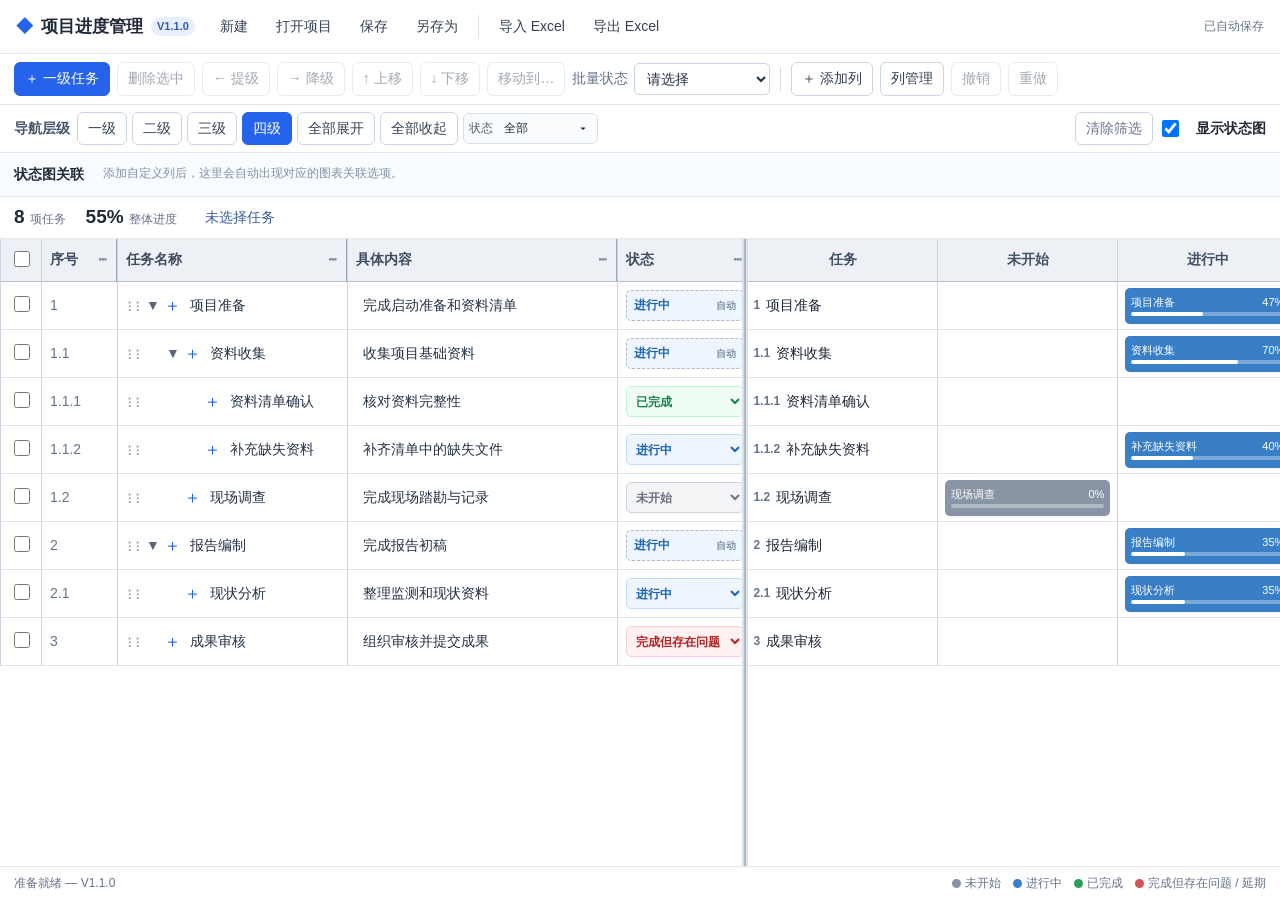
==== index.html @ b99ab05b "发布项目进度管理网页 V1.1.0" ====
<!doctype html>
<html lang="zh-CN">
<head>
  <meta charset="utf-8">
  <meta name="viewport" content="width=device-width,initial-scale=1">
  <title>项目进度管理 V1.1.0</title>
  <link rel="stylesheet" href="style.css">
</head>
<body>
  <div id="app" class="app-shell">
    <header class="app-header">
      <div class="brand"><span class="brand-mark">◆</span><span>项目进度管理</span><em>V1.1.0</em></div>
      <nav class="menu-bar" aria-label="文件操作">
        <button id="btnNew">新建</button><button id="btnOpen">打开项目</button><button id="btnSave">保存</button><button id="btnSaveAs">另存为</button>
        <span class="toolbar-divider"></span>
        <button id="btnImport">导入 Excel</button><button id="btnExport">导出 Excel</button>
      </nav>
      <span class="header-spacer"></span>
      <span id="saveState" class="save-state">已自动保存</span>
    </header>

    <section class="toolbar" aria-label="任务操作">
      <button id="btnAddRoot" class="primary">＋ 一级任务</button>
      <button id="btnDelete">删除选中</button>
      <button id="btnPromote">← 提级</button>
      <button id="btnDemote">→ 降级</button>
      <button id="btnMoveUp">↑ 上移</button>
      <button id="btnMoveDown">↓ 下移</button>
      <button id="btnMoveTo">移动到…</button>
      <label class="inline-field">批量状态<select id="batchStatus"><option value="">请选择</option></select></label>
      <span class="toolbar-divider"></span>
      <button id="btnAddColumn">＋ 添加列</button><button id="btnManageColumns">列管理</button>
      <button id="btnUndo" title="Ctrl+Z">撤销</button><button id="btnRedo" title="Ctrl+Y">重做</button>
    </section>

    <section class="viewbar">
      <div class="view-group"><span class="view-label">导航层级</span>
        <button class="depth-btn" data-depth="1">一级</button><button class="depth-btn" data-depth="2">二级</button><button class="depth-btn" data-depth="3">三级</button><button class="depth-btn" data-depth="4">四级</button>
        <button id="btnExpandAll">全部展开</button><button id="btnCollapseAll">全部收起</button>
      </div>
      <div id="filterBar" class="filter-bar"></div><button id="btnClearFilters" class="quiet">清除筛选</button>
      <label class="chart-switch"><input id="chartVisible" type="checkbox" checked><span></span>显示状态图</label>
    </section>

    <section id="chartAssociation" class="association-panel">
      <div class="association-title"><strong>状态图关联</strong><span>勾选自定义列后选择内容；不同列之间按“且”筛选。</span></div>
      <div id="associationControls" class="association-controls"></div>
    </section>

    <section class="summary-bar">
      <div><strong id="taskCount">0</strong><span>项任务</span></div><div><strong id="overallProgress">0%</strong><span>整体进度</span></div>
      <div id="selectionSummary" class="selection-summary">未选择任务</div><div id="activeFilterSummary" class="active-filter-summary"></div>
    </section>

    <main id="workspace" class="workspace">
      <section id="tablePanel" class="table-panel"><div id="tableScroll" class="table-scroll"><table id="taskTable"><colgroup id="tableCols"></colgroup><thead><tr id="tableHead"></tr></thead><tbody id="taskBody"></tbody></table></div><div id="columnGuide" class="column-guide"><span id="columnGuideText"></span></div></section>
      <div id="panelResize" class="panel-resize" title="拖动调整表格与状态图宽度"></div>
      <section id="chartPanel" class="chart-panel"><div id="chartScroll" class="chart-scroll"><table class="status-chart"><thead><tr><th class="chart-task-col">任务</th><th>未开始</th><th>进行中</th><th>已完成</th><th>完成但存在问题</th></tr></thead><tbody id="chartBody"></tbody></table></div></section>
    </main>

    <footer class="statusbar"><span id="statusMessage">准备就绪</span><span class="footer-spacer"></span><span class="legend"><i class="dot notstarted"></i>未开始<i class="dot doing"></i>进行中<i class="dot done"></i>已完成<i class="dot issue"></i>完成但存在问题 / 延期</span></footer>
  </div>

  <input id="excelInput" type="file" accept=".xlsx,.xls" hidden>

  <div id="columnModal" class="modal" aria-hidden="true"><div class="modal-card small-card"><header><h2 id="columnModalTitle">添加自定义列</h2><button class="modal-close" data-close="columnModal">×</button></header><div class="modal-body form-grid"><label>列名称<input id="columnName" maxlength="30" placeholder="例如：负责人"></label><label>列类型<select id="columnType"><option value="text">文本</option><option value="number">数字</option><option value="select">下拉菜单</option><option value="checkbox">复选框</option></select></label><label id="columnOptionsWrap" class="full-row">下拉选项（每行一个）<textarea id="columnOptions" rows="6" placeholder="A&#10;B&#10;C"></textarea></label></div><footer><button data-close="columnModal">取消</button><button id="btnSaveColumn" class="primary">保存</button></footer></div></div>

  <div id="manageColumnsModal" class="modal" aria-hidden="true"><div class="modal-card wide-card"><header><h2>列管理</h2><button class="modal-close" data-close="manageColumnsModal">×</button></header><div class="modal-body"><p class="modal-help">双击表头也可以改名。系统列可以改显示名称，但不能删除。</p><div id="columnManagerList" class="column-manager-list"></div></div><footer><button data-close="manageColumnsModal" class="primary">完成</button></footer></div></div>

  <div id="moveModal" class="modal" aria-hidden="true"><div class="modal-card small-card"><header><h2>移动选中任务</h2><button class="modal-close" data-close="moveModal">×</button></header><div class="modal-body form-grid"><label class="full-row">移动到<select id="moveTarget"></select></label><p class="modal-help full-row">选择“一级任务区”会把任务提到一级；选择某项任务会成为它的子任务。</p></div><footer><button data-close="moveModal">取消</button><button id="btnConfirmMove" class="primary">移动</button></footer></div></div>

  <div id="importModal" class="modal" aria-hidden="true"><div class="modal-card wide-card"><header><h2>Excel 导入预览</h2><button class="modal-close" data-close="importModal">×</button></header><div class="modal-body"><div id="importSummary" class="import-summary"></div><div id="importPreview" class="import-preview"></div></div><footer><button data-close="importModal">取消</button><button id="btnConfirmImport" class="primary">确认导入</button></footer></div></div>

  <div id="renameModal" class="modal" aria-hidden="true"><div class="modal-card small-card"><header><h2>修改列名称</h2><button class="modal-close" data-close="renameModal">×</button></header><div class="modal-body form-grid"><label class="full-row">新名称<input id="renameColumnName" maxlength="30"></label></div><footer><button data-close="renameModal">取消</button><button id="btnConfirmRename" class="primary">确认修改</button></footer></div></div>

  <div id="parentStatusModal" class="modal" aria-hidden="true"><div class="modal-card small-card"><header><h2>批量修改父任务状态</h2><button class="modal-close" data-close="parentStatusModal">×</button></header><div class="modal-body form-grid"><p id="parentStatusHelp" class="modal-help full-row"></p><label class="full-row">应用状态<select id="parentStatusSelect"></select></label></div><footer><button data-close="parentStatusModal">取消</button><button id="btnConfirmParentStatus" class="primary">应用到全部后代</button></footer></div></div>

  <div id="toastRegion" class="toast-region" aria-live="polite"></div><div id="dragHint" class="drag-hint"></div>
  <script src="xlsx.full.min.js"></script><script src="exceljs.min.js"></script><script src="app.js"></script>
</body>
</html>
---- style.css ----
:root{--blue:#2563eb;--ink:#1f2937;--muted:#64748b;--line:#cbd5e1;--line-soft:#e5e7eb;--bg:#f4f6f9;--row-h:48px;--head-h:43px}*{box-sizing:border-box}html,body{height:100%;margin:0}body{font:14px/1.4 "Microsoft YaHei","Segoe UI",Arial,sans-serif;color:var(--ink);background:var(--bg);overflow:hidden}button,input,select,textarea{font:inherit}button{border:1px solid #cbd5e1;background:#fff;color:#334155;border-radius:6px;padding:6px 10px;cursor:pointer;white-space:nowrap}button:hover{border-color:var(--blue);color:var(--blue);background:#f8fbff}button:disabled{opacity:.45;cursor:not-allowed}.primary{background:var(--blue);border-color:var(--blue);color:#fff}.primary:hover{background:#1d4ed8;color:#fff}.quiet{color:var(--muted)}.app-shell{height:100%;min-width:1180px;display:flex;flex-direction:column}.app-header{height:54px;padding:0 16px;display:flex;align-items:center;background:#fff;border-bottom:1px solid var(--line-soft);gap:14px}.brand{display:flex;align-items:center;gap:8px;font-size:17px;font-weight:700}.brand-mark{color:var(--blue)}.brand em{font-style:normal;font-size:11px;background:#e8efff;color:#3159b7;padding:2px 6px;border-radius:10px}.menu-bar{display:flex;gap:6px;align-items:center}.menu-bar button{border-color:transparent;background:transparent}.header-spacer,.footer-spacer{flex:1}.save-state{font-size:12px;color:var(--muted)}.toolbar,.viewbar,.summary-bar{display:flex;align-items:center;gap:7px;background:#fff;border-bottom:1px solid var(--line-soft);padding:8px 14px;min-height:46px}.toolbar-divider{width:1px;height:24px;background:#d9dee6;margin:0 3px}.inline-field{display:flex;align-items:center;gap:6px;color:var(--muted)}select,input,textarea{border:1px solid #cbd5e1;border-radius:5px;background:#fff;color:#243146;padding:6px 8px;outline:none}select:focus,input:focus,textarea:focus{border-color:#77a6f8;box-shadow:0 0 0 2px #dbeafe}.viewbar{flex-wrap:wrap;padding-block:7px}.view-group{display:flex;align-items:center;gap:5px}.view-label{font-weight:600;color:#475569;margin-right:2px}.depth-btn.active{background:var(--blue);color:#fff;border-color:var(--blue)}.filter-bar{display:flex;gap:7px;align-items:center;flex:1;flex-wrap:wrap;min-width:280px}.filter-control{display:flex;align-items:center;gap:5px;padding:3px 5px;border:1px solid #dbe1e8;border-radius:6px;background:#f9fbfd}.filter-control>span{font-size:12px;color:#526174;max-width:90px;overflow:hidden;text-overflow:ellipsis}.filter-control input[type=text],.filter-control input[type=number]{width:92px;padding:4px 6px}.filter-control input[type=number]{width:67px}.filter-details{position:relative}.filter-details summary{list-style:none;cursor:pointer;padding:3px 6px;min-width:94px;font-size:12px}.filter-details summary::-webkit-details-marker{display:none}.filter-details summary:after{content:"▾";float:right;margin-left:7px}.filter-popover{position:absolute;top:30px;left:0;z-index:30;min-width:170px;max-height:250px;overflow:auto;padding:8px;background:#fff;border:1px solid #bec9d6;border-radius:7px;box-shadow:0 9px 25px #0f172a26}.filter-popover label{display:flex;align-items:center;gap:6px;padding:5px;border-radius:4px}.filter-popover label:hover{background:#f1f5f9}.chart-switch{display:flex;align-items:center;gap:7px;font-weight:600;white-space:nowrap}.chart-switch input{width:17px;height:17px}.association-panel{display:flex;align-items:flex-start;gap:14px;padding:7px 14px;background:#f8fbff;border-bottom:1px solid #dce6f2;min-height:44px}.association-title{display:flex;align-items:center;gap:7px;white-space:nowrap;padding-top:5px}.association-title span{font-size:12px;color:var(--muted)}.association-controls{display:flex;gap:8px;align-items:center;flex-wrap:wrap}.association-empty{font-size:12px;color:#8290a4;padding:5px}.association-item{display:flex;align-items:center;gap:5px;border:1px solid #cdd9e8;background:#fff;border-radius:6px;padding:4px 7px}.association-item.active{border-color:#82aaf0;background:#eff6ff}.association-config{display:flex;gap:5px;align-items:center}.association-config input[type=text],.association-config input[type=number]{width:78px;padding:3px 5px}.summary-bar{min-height:42px;padding-block:6px;gap:20px}.summary-bar>div{display:flex;gap:5px;align-items:baseline}.summary-bar strong{font-size:19px}.summary-bar span{color:var(--muted);font-size:12px}.selection-summary{margin-left:8px;color:#365c9d!important}.active-filter-summary{margin-left:auto;color:#9a5b0d!important}.workspace{display:flex;flex:1;min-height:0;position:relative}.table-panel{width:58%;min-width:430px;background:#fff;position:relative;overflow:hidden}.table-panel.full-width{width:100%!important}.table-scroll,.chart-scroll{height:100%;overflow:auto}.panel-resize{width:6px;cursor:col-resize;background:#d9e0e8;position:relative;z-index:6}.panel-resize:after{content:"";position:absolute;inset:0 2px;background:#aeb9c6}.panel-resize:hover:after,.panel-resize.dragging:after{background:var(--blue)}.panel-resize.hidden{display:none}.chart-panel{flex:1;min-width:0;background:#fff}.chart-panel.hidden{display:none}#taskTable{table-layout:fixed;border-collapse:separate;border-spacing:0;min-width:100%;width:max-content}#taskTable th,#taskTable td{height:var(--row-h);border-right:1px solid var(--line);border-bottom:1px solid #dfe4ea;padding:0 8px;white-space:nowrap;overflow:hidden;text-overflow:ellipsis;background:#fff}#taskTable thead th{height:var(--head-h);position:sticky;top:0;z-index:12;background:#edf1f5;color:#3f4c5e;font-weight:600;border-bottom:1px solid #b7c0cb;overflow:visible}#taskTable thead th:first-child,#taskTable tbody td:first-child{border-left:1px solid var(--line)}#taskTable tbody tr:hover td{background:#f7faff}#taskTable tbody tr.row-selected td{background:#eaf2ff}#taskTable tbody tr.context-row td{background:#fbfcfd;color:#6b7280}.header-content{height:100%;display:flex;align-items:center;gap:4px;overflow:hidden}.header-title{overflow:hidden;text-overflow:ellipsis;cursor:text}.header-title:hover{text-decoration:underline dotted}.col-menu-btn{margin-left:auto;border:0;background:transparent;padding:2px 3px;color:#7b8796}.col-resizer{position:absolute;right:-5px;top:0;width:11px;height:100%;cursor:col-resize;z-index:20}.col-resizer:before{content:"";position:absolute;left:5px;top:0;width:1px;height:100%;background:#9aa6b4}.col-resizer:hover:before,.col-resizer.active:before{width:3px;left:4px;background:var(--blue)}.column-guide{display:none;position:absolute;top:0;bottom:0;width:2px;background:var(--blue);z-index:40;pointer-events:none}.column-guide.show{display:block}.column-guide span{position:absolute;top:6px;left:7px;background:#1e3a5f;color:#fff;padding:3px 6px;border-radius:4px;font-size:11px;white-space:nowrap}.select-cell{text-align:center}.select-cell input{width:16px;height:16px}.sequence-cell{font-variant-numeric:tabular-nums;color:#64748b}.task-name-cell{padding-left:6px!important}.task-cell{display:flex;align-items:center;height:100%;min-width:0}.task-indent{flex:none}.branch-toggle,.add-child,.drag-handle{border:0;background:transparent;padding:2px;width:22px;height:26px;color:#59677a;display:inline-flex;align-items:center;justify-content:center}.branch-toggle.placeholder{visibility:hidden}.branch-toggle:hover{color:var(--blue);background:#eaf2ff}.add-child{color:#2563eb;font-size:17px}.add-child.level-limit{visibility:hidden}.drag-handle{cursor:grab;color:#95a0ae;font-size:15px}.drag-handle:active{cursor:grabbing}.cell-input{width:100%;height:31px;padding:4px 6px;border:1px solid transparent;background:transparent;overflow:hidden;text-overflow:ellipsis}.cell-input:hover{border-color:#d1d8e1;background:#fff}.cell-input:focus{border-color:#77a6f8;background:#fff}.status-select{width:100%;height:31px;padding:3px 5px;font-size:12px;font-weight:600}.status-notstarted{color:#6b7280;background:#f3f4f6;border-color:#d1d5db}.status-doing{color:#1d63b6;background:#eff6ff;border-color:#bfdbfe}.status-done{color:#16834a;background:#f0fdf4;border-color:#bbf7d0}.status-delay,.status-issue{color:#b42323;background:#fff1f2;border-color:#fecdd3}.parent-computed{display:inline-flex;align-items:center;gap:5px;width:100%;height:31px;padding:4px 7px;border:1px dashed #aebac8;border-radius:5px;font-size:12px;font-weight:600;cursor:pointer}.parent-computed:after{content:"自动";font-size:10px;color:#8491a3;margin-left:auto}.progress-editor{display:flex;align-items:center;gap:6px}.progress-editor input{width:48px;padding:4px;text-align:center}.progress-track{height:8px;flex:1;min-width:45px;background:#e5e9ef;border-radius:5px;overflow:hidden}.progress-fill{height:100%;background:#2cac63;border-radius:5px}.progress-label{width:37px;text-align:right;font-size:12px;color:#657286}.parent-progress{cursor:default}.checkbox-value{display:flex;justify-content:center}.checkbox-value input{width:17px;height:17px}.drag-before td{box-shadow:inset 0 3px 0 #2563eb}.drag-after td{box-shadow:inset 0 -3px 0 #2563eb}.drag-inside td{background:#e7f0ff!important;outline:2px solid #2563eb;outline-offset:-2px}.drag-hint{display:none;position:fixed;z-index:100;background:#1f3654;color:#fff;padding:5px 8px;border-radius:5px;font-size:12px;pointer-events:none}.drag-hint.show{display:block}.status-chart{border-collapse:separate;border-spacing:0;table-layout:fixed;width:100%;min-width:820px}.status-chart th,.status-chart td{border-right:1px solid var(--line);border-bottom:1px solid #dfe4ea;height:var(--row-h);padding:5px;background:#fff}.status-chart thead th{height:var(--head-h);position:sticky;top:0;z-index:10;background:#edf1f5;border-bottom:1px solid #b7c0cb;color:#425166}.status-chart th{width:180px}.status-chart .chart-task-col{width:190px;left:0}.status-chart tbody tr:hover td{background:#f8fafc}.chart-task-label{display:flex;align-items:center;gap:6px;overflow:hidden}.chart-task-label b{color:#64748b;font-size:12px}.chart-task-label span{overflow:hidden;text-overflow:ellipsis;white-space:nowrap}.chart-cell{padding:5px 7px!important}.chart-card{height:36px;border-radius:5px;padding:4px 6px;color:#fff;display:flex;flex-direction:column;justify-content:center;gap:3px;box-shadow:0 1px 2px #0001}.chart-card.notstarted{background:#8995a4}.chart-card.doing{background:#397fc7}.chart-card.done{background:#2f9c5b}.chart-card.issue,.chart-card.delay{background:#d45353}.chart-card-title{display:flex;justify-content:space-between;gap:5px;font-size:11px;line-height:13px}.chart-card-title span:first-child{overflow:hidden;text-overflow:ellipsis;white-space:nowrap}.chart-progress{height:4px;background:#ffffff55;border-radius:3px;overflow:hidden}.chart-progress i{display:block;height:100%;background:#fff;border-radius:3px}.statusbar{height:34px;display:flex;align-items:center;padding:0 14px;background:#fff;border-top:1px solid var(--line-soft);font-size:12px;color:#64748b}.legend{display:flex;align-items:center}.dot{display:inline-block;width:9px;height:9px;border-radius:50%;margin:0 4px 0 12px}.dot.notstarted{background:#8995a4}.dot.doing{background:#397fc7}.dot.done{background:#2f9c5b}.dot.issue{background:#d45353}.modal{display:none;position:fixed;inset:0;z-index:100;background:#0f172a66;align-items:center;justify-content:center;padding:20px}.modal.open{display:flex}.modal-card{background:#fff;border-radius:10px;box-shadow:0 20px 55px #0004;max-height:90vh;display:flex;flex-direction:column}.small-card{width:420px}.wide-card{width:min(820px,90vw)}.modal-card>header,.modal-card>footer{display:flex;align-items:center;padding:14px 18px}.modal-card>header{border-bottom:1px solid var(--line-soft)}.modal-card>footer{justify-content:flex-end;gap:8px;border-top:1px solid var(--line-soft)}.modal-card h2{margin:0;font-size:17px}.modal-close{margin-left:auto;border:0;font-size:22px;padding:0 5px}.modal-body{padding:16px 18px;overflow:auto}.form-grid{display:grid;grid-template-columns:1fr 1fr;gap:12px}.form-grid label{display:flex;flex-direction:column;gap:5px;color:#526174}.form-grid .full-row{grid-column:1/-1}.modal-help{margin:0 0 12px;color:#64748b;font-size:12px}.column-manager-list{display:flex;flex-direction:column;gap:7px}.column-manager-row{display:grid;grid-template-columns:34px 1.2fr 100px 90px 72px 72px;align-items:center;gap:8px;padding:8px;background:#f8fafc;border:1px solid #dce2e9;border-radius:7px}.column-manager-row .grip{color:#94a3b8;text-align:center}.column-manager-row input[type=text]{width:100%}.column-manager-row small{color:#64748b}.import-summary{padding:10px 12px;background:#eff6ff;border:1px solid #bfdbfe;border-radius:7px;margin-bottom:12px}.import-preview{max-height:390px;overflow:auto;border:1px solid var(--line);border-radius:6px}.import-preview table{width:100%;border-collapse:collapse;font-size:12px}.import-preview th,.import-preview td{border:1px solid #d9e0e8;padding:6px 8px;text-align:left}.import-preview th{background:#edf1f5;position:sticky;top:0}.toast-region{position:fixed;right:18px;bottom:48px;z-index:200;display:flex;flex-direction:column;gap:8px}.toast{min-width:280px;max-width:460px;padding:10px 12px;background:#25364c;color:#fff;border-radius:7px;box-shadow:0 8px 24px #0003}.toast.error{background:#9f2d2d}.toast.success{background:#17673c}.toast strong{display:block;margin-bottom:2px}.toast small{opacity:.9}.empty-state{text-align:center;color:#8491a3;padding:30px!important}.hidden{display:none!important}@media(max-width:1300px){.association-title span{display:none}.toolbar{overflow-x:auto}.viewbar{gap:5px}.status-chart{min-width:760px}}
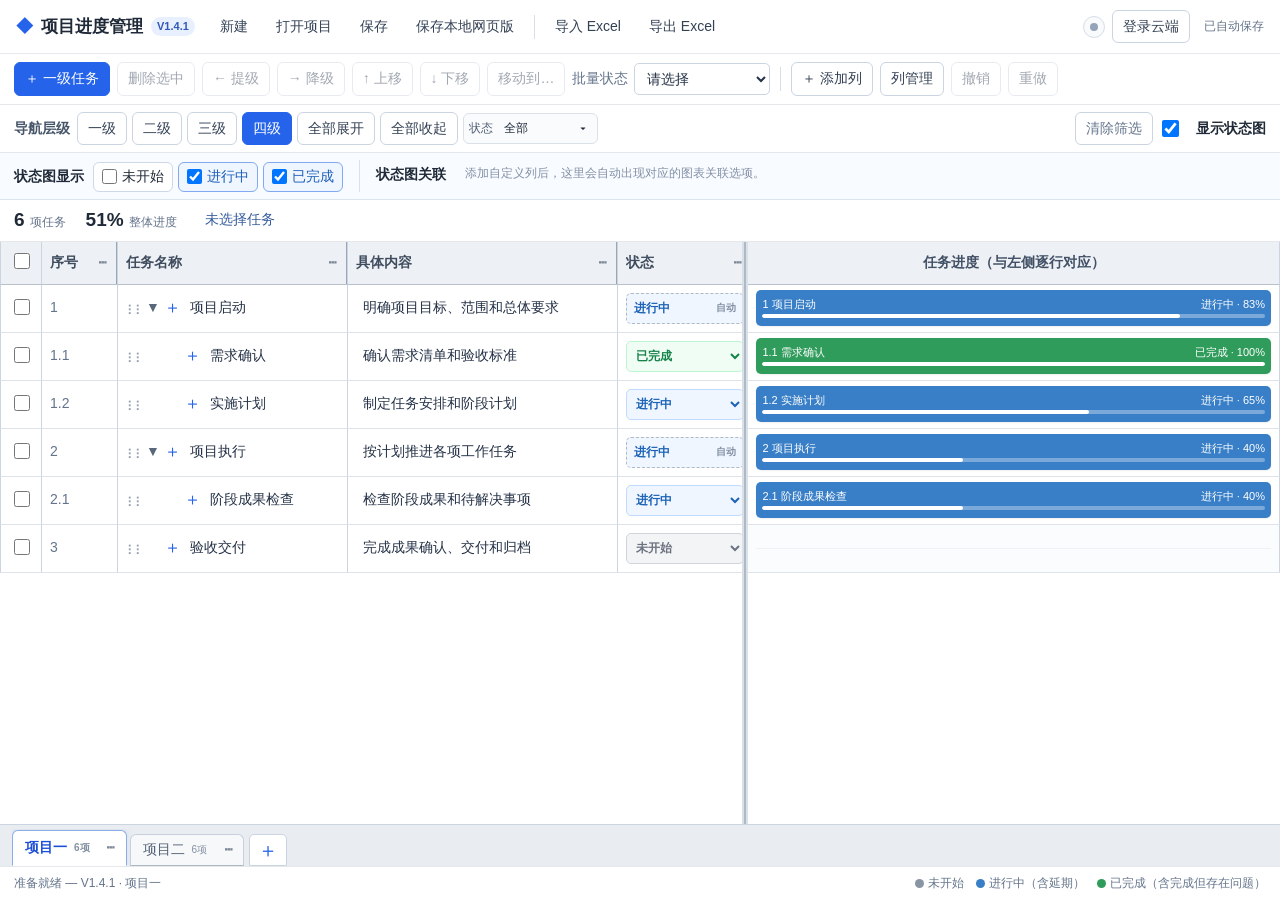
==== commit c3e52dad: "release: publish v1.4.1 history and aligned status chart" ====
--- a/index.html
+++ b/index.html
@@ -3,19 +3,31 @@
 <head>
   <meta charset="utf-8">
   <meta name="viewport" content="width=device-width,initial-scale=1">
-  <title>项目进度管理 V1.1.0</title>
-  <link rel="stylesheet" href="style.css">
+  <title>项目进度管理 V1.4.1</title>
+  <link rel="stylesheet" href="css/style.css">
+  <link rel="stylesheet" href="css/cloud.css">
+  <link rel="stylesheet" href="css/projects.css">
+  <link rel="stylesheet" href="css/password-reset.css">
+  <link rel="stylesheet" href="css/history.css">
+  <link rel="stylesheet" href="css/chart-align.css">
 </head>
 <body>
   <div id="app" class="app-shell">
     <header class="app-header">
-      <div class="brand"><span class="brand-mark">◆</span><span>项目进度管理</span><em>V1.1.0</em></div>
+      <div class="brand"><span class="brand-mark">◆</span><span>项目进度管理</span><em>V1.4.1</em></div>
       <nav class="menu-bar" aria-label="文件操作">
-        <button id="btnNew">新建</button><button id="btnOpen">打开项目</button><button id="btnSave">保存</button><button id="btnSaveAs">另存为</button>
+        <button id="btnNew">新建</button><button id="btnOpen">打开项目</button><button id="btnSave">保存</button><button id="btnSaveAs" title="选择文件夹，保存可独立打开的完整本地网页">保存本地网页版</button>
         <span class="toolbar-divider"></span>
         <button id="btnImport">导入 Excel</button><button id="btnExport">导出 Excel</button>
       </nav>
       <span class="header-spacer"></span>
+      <div class="cloud-toolbar">
+        <span id="cloudConnection" class="cloud-connection local"><i></i><span>仅本机</span></span>
+        <button id="btnCloudProject" class="cloud-project-button">登录云端</button>
+        <button id="btnProjectHistoryHeader" class="quiet hidden" title="查看当前云端项目的历史版本">历史版本</button>
+        <span id="cloudUser" class="cloud-user hidden"></span>
+        <button id="btnCloudLogout" class="quiet hidden">退出</button>
+      </div>
       <span id="saveState" class="save-state">已自动保存</span>
     </header>
 
@@ -43,6 +55,8 @@
     </section>
 
     <section id="chartAssociation" class="association-panel">
+      <div class="chart-status-filter"><strong>状态图显示</strong><div id="chartStatusFilters" class="chart-status-options"></div><span>默认显示进行中和已完成</span></div>
+      <div class="association-divider"></div>
       <div class="association-title"><strong>状态图关联</strong><span>勾选自定义列后选择内容；不同列之间按“且”筛选。</span></div>
       <div id="associationControls" class="association-controls"></div>
     </section>
@@ -55,10 +69,16 @@
     <main id="workspace" class="workspace">
       <section id="tablePanel" class="table-panel"><div id="tableScroll" class="table-scroll"><table id="taskTable"><colgroup id="tableCols"></colgroup><thead><tr id="tableHead"></tr></thead><tbody id="taskBody"></tbody></table></div><div id="columnGuide" class="column-guide"><span id="columnGuideText"></span></div></section>
       <div id="panelResize" class="panel-resize" title="拖动调整表格与状态图宽度"></div>
-      <section id="chartPanel" class="chart-panel"><div id="chartScroll" class="chart-scroll"><table class="status-chart"><thead><tr><th class="chart-task-col">任务</th><th>未开始</th><th>进行中</th><th>已完成</th><th>完成但存在问题</th></tr></thead><tbody id="chartBody"></tbody></table></div></section>
+      <section id="chartPanel" class="chart-panel"><div id="chartScroll" class="chart-scroll"><table class="status-chart"><thead><tr><th>任务进度（与左侧逐行对应）</th></tr></thead><tbody id="chartBody"></tbody></table></div></section>
     </main>
 
-    <footer class="statusbar"><span id="statusMessage">准备就绪</span><span class="footer-spacer"></span><span class="legend"><i class="dot notstarted"></i>未开始<i class="dot doing"></i>进行中<i class="dot done"></i>已完成<i class="dot issue"></i>完成但存在问题 / 延期</span></footer>
+    <section class="project-tabs-bar" aria-label="项目类别工作表">
+      <div id="projectTabs" class="project-tabs"></div>
+      <button id="btnAddProjectCategory" class="project-add-tab" title="新增空白项目">＋</button>
+      <span class="project-tabs-hint">所有标签共用相同列结构，任务内容互相独立</span>
+    </section>
+
+    <footer class="statusbar"><span id="statusMessage">准备就绪</span><span class="footer-spacer"></span><span class="legend"><i class="dot notstarted"></i>未开始<i class="dot doing"></i>进行中（含延期）<i class="dot done"></i>已完成（含完成但存在问题）</span></footer>
   </div>
 
   <input id="excelInput" type="file" accept=".xlsx,.xls" hidden>
@@ -75,7 +95,53 @@
 
   <div id="parentStatusModal" class="modal" aria-hidden="true"><div class="modal-card small-card"><header><h2>批量修改父任务状态</h2><button class="modal-close" data-close="parentStatusModal">×</button></header><div class="modal-body form-grid"><p id="parentStatusHelp" class="modal-help full-row"></p><label class="full-row">应用状态<select id="parentStatusSelect"></select></label></div><footer><button data-close="parentStatusModal">取消</button><button id="btnConfirmParentStatus" class="primary">应用到全部后代</button></footer></div></div>
 
+  <div id="projectCategoryModal" class="modal" aria-hidden="true"><div class="modal-card small-card"><header><h2>新增项目</h2><button class="modal-close" data-close="projectCategoryModal">×</button></header><div class="modal-body form-grid"><label class="full-row">项目名称<input id="projectCategoryName" maxlength="40" placeholder="例如：项目三"></label><p class="modal-help full-row">新项目为空白内容，并自动使用当前工作簿统一的列结构。</p></div><footer><button data-close="projectCategoryModal">取消</button><button id="btnConfirmProjectCategory" class="primary">创建并切换</button></footer></div></div>
+
+  <div id="projectRenameModal" class="modal" aria-hidden="true"><div class="modal-card small-card"><header><h2>修改项目名称</h2><button class="modal-close" data-close="projectRenameModal">×</button></header><div class="modal-body form-grid"><label class="full-row">新名称<input id="projectRenameName" maxlength="40"></label></div><footer><button data-close="projectRenameModal">取消</button><button id="btnConfirmProjectRename" class="primary">确认修改</button></footer></div></div>
+
+  <div id="projectTabMenu" class="project-tab-popover" aria-hidden="true"><strong id="projectMenuTitle"></strong><button id="projectMenuRename">修改名称</button><button id="projectMenuDuplicate">复制项目</button><div class="project-menu-row"><button id="projectMenuLeft">← 左移</button><button id="projectMenuRight">右移 →</button></div><button id="projectMenuDelete" class="danger-text">删除项目</button></div>
+
+  <div id="cloudModal" class="modal" aria-hidden="true"><div class="modal-card cloud-card"><header><div><h2>云端协作</h2><p class="cloud-modal-subtitle">每个人使用自己的账号，通过项目共享码加入同一项目。</p></div><button class="modal-close" data-close="cloudModal">×</button></header>
+    <div class="modal-body">
+      <section id="cloudAuthView" class="cloud-view">
+        <div class="cloud-notice">当前仍会自动保存在本机。登录后，选中的项目才会同步到 Supabase。</div>
+        <div class="cloud-auth-grid"><label>邮箱<input id="cloudEmail" type="email" autocomplete="username" placeholder="name@example.com"></label><label>密码<input id="cloudPassword" type="password" autocomplete="current-password" minlength="6" placeholder="至少 6 位"></label></div>
+        <div class="cloud-actions"><button id="btnCloudRegister">注册账号</button><button id="btnCloudLogin" class="primary">登录</button></div>
+        <div class="cloud-link-row"><button id="btnCloudForgotPassword" class="cloud-link-button" type="button">忘记密码？</button></div>
+        <p class="cloud-help">首次注册后如未自动登录，请到邮箱点击 Supabase 发来的确认链接，再返回这里登录。</p>
+      </section>
+      <section id="cloudPasswordResetView" class="cloud-view hidden">
+        <div class="cloud-notice">输入注册时使用的邮箱。若账号存在，系统会自动发送一封恢复邮件；您无需联系项目管理员，也无需提供旧密码。</div>
+        <div class="cloud-auth-grid"><label>注册邮箱<input id="cloudPasswordResetEmail" type="email" autocomplete="email" placeholder="name@example.com"></label></div>
+        <div class="cloud-actions"><button id="btnCloudBackToLogin" type="button">返回登录</button><button id="btnCloudSendPasswordReset" class="primary" type="button">发送恢复邮件</button></div>
+        <p class="cloud-help">请打开邮件中的“恢复密码”链接。链接会回到本网页，由您自行设置新密码。</p>
+      </section>
+      <section id="cloudNewPasswordView" class="cloud-view hidden">
+        <div class="cloud-notice">邮箱验证已通过。请设置新密码；项目管理员不会收到、查看或保存您的密码。</div>
+        <div class="cloud-auth-grid"><label>新密码<input id="cloudNewPassword" type="password" autocomplete="new-password" minlength="6" placeholder="至少 6 位"></label><label>确认新密码<input id="cloudNewPasswordConfirm" type="password" autocomplete="new-password" minlength="6" placeholder="再次输入新密码"></label></div>
+        <div class="cloud-actions"><button id="btnCloudUpdatePassword" class="primary" type="button">保存新密码</button></div>
+        <p class="cloud-help">保存后新密码立即生效，您可以继续使用云端协作功能。</p>
+      </section>
+      <section id="cloudProjectsView" class="cloud-view hidden">
+        <div class="cloud-account-row"><div><span>当前账号</span><strong id="cloudAccountEmail"></strong></div><div class="cloud-account-actions"><button id="btnLoginHistory">登录历史</button><button id="btnRefreshProjects">刷新项目</button></div></div>
+        <div id="cloudCurrentProject" class="cloud-current hidden"><div><span>当前协作项目</span><strong id="cloudCurrentProjectName"></strong></div><div class="share-code"><span>共享码</span><code id="cloudShareCode"></code><button id="btnCopyShareCode">复制</button></div><small>把共享码发给成员即可；不要共享你的密码。</small></div>
+        <label class="cloud-project-select">切换项目<select id="cloudProjectSelect"><option value="">请选择项目</option></select></label>
+        <div class="cloud-project-grid">
+          <div><h3>创建新项目</h3><label>项目名称<input id="cloudNewProjectName" maxlength="60" placeholder="例如：XX 环评项目"></label><button id="btnCreateCloudProject" class="primary">用当前页面内容创建</button></div>
+          <div><h3>加入已有项目</h3><label>项目共享码<input id="cloudJoinCode" maxlength="20" placeholder="输入成员发来的共享码"></label><button id="btnJoinCloudProject">加入并载入</button></div>
+        </div>
+        <div id="cloudActivity" class="cloud-activity">尚未选择云端项目。</div>
+      </section>
+    </div>
+  </div></div>
+
+  <div id="projectHistoryModal" class="modal" aria-hidden="true"><div class="modal-card history-card"><header><div><h2>项目历史版本</h2><p id="projectHistorySubtitle" class="cloud-modal-subtitle">按保存时间查看，并可恢复到任意历史版本。</p></div><button class="modal-close" data-close="projectHistoryModal">×</button></header><div class="modal-body"><div class="history-notice">每次云端保存都会形成一个版本。恢复历史不会删除当前版本，恢复前的内容仍可再次找回。</div><div id="projectHistoryList" class="history-list"><div class="history-empty">正在读取历史版本…</div></div></div><footer><button id="btnRefreshProjectHistory">刷新</button><button data-close="projectHistoryModal" class="primary">完成</button></footer></div></div>
+
+  <div id="loginHistoryModal" class="modal" aria-hidden="true"><div class="modal-card history-card login-history-card"><header><div><h2>我的登录历史</h2><p class="cloud-modal-subtitle">仅显示当前账号自己的记录。</p></div><button class="modal-close" data-close="loginHistoryModal">×</button></header><div class="modal-body"><div class="history-notice">区域根据登录设备的时区判断，仅用于简单核对，不代表精确定位。</div><div id="loginHistoryList" class="history-list"><div class="history-empty">正在读取登录记录…</div></div></div><footer><button id="btnRefreshLoginHistory">刷新</button><button data-close="loginHistoryModal" class="primary">完成</button></footer></div></div>
+
   <div id="toastRegion" class="toast-region" aria-live="polite"></div><div id="dragHint" class="drag-hint"></div>
-  <script src="xlsx.full.min.js"></script><script src="exceljs.min.js"></script><script src="app.js"></script>
+  <script src="libs/xlsx.full.min.js"></script><script src="libs/exceljs.min.js"></script>
+  <script src="libs/supabase.min.js"></script>
+  <script src="js/app.js"></script><script src="js/cloud-config.js"></script><script src="js/cloud.js"></script>
 </body>
 </html>
--- a/css/style.css
+++ b/css/style.css
@@ -0,0 +1 @@
+:root{--blue:#2563eb;--ink:#1f2937;--muted:#64748b;--line:#cbd5e1;--line-soft:#e5e7eb;--bg:#f4f6f9;--row-h:48px;--head-h:43px}*{box-sizing:border-box}html,body{height:100%;margin:0}body{font:14px/1.4 "Microsoft YaHei","Segoe UI",Arial,sans-serif;color:var(--ink);background:var(--bg);overflow:hidden}button,input,select,textarea{font:inherit}button{border:1px solid #cbd5e1;background:#fff;color:#334155;border-radius:6px;padding:6px 10px;cursor:pointer;white-space:nowrap}button:hover{border-color:var(--blue);color:var(--blue);background:#f8fbff}button:disabled{opacity:.45;cursor:not-allowed}.primary{background:var(--blue);border-color:var(--blue);color:#fff}.primary:hover{background:#1d4ed8;color:#fff}.quiet{color:var(--muted)}.app-shell{height:100%;min-width:1180px;display:flex;flex-direction:column}.app-header{height:54px;padding:0 16px;display:flex;align-items:center;background:#fff;border-bottom:1px solid var(--line-soft);gap:14px}.brand{display:flex;align-items:center;gap:8px;font-size:17px;font-weight:700}.brand-mark{color:var(--blue)}.brand em{font-style:normal;font-size:11px;background:#e8efff;color:#3159b7;padding:2px 6px;border-radius:10px}.menu-bar{display:flex;gap:6px;align-items:center}.menu-bar button{border-color:transparent;background:transparent}.header-spacer,.footer-spacer{flex:1}.save-state{font-size:12px;color:var(--muted)}.toolbar,.viewbar,.summary-bar{display:flex;align-items:center;gap:7px;background:#fff;border-bottom:1px solid var(--line-soft);padding:8px 14px;min-height:46px}.toolbar-divider{width:1px;height:24px;background:#d9dee6;margin:0 3px}.inline-field{display:flex;align-items:center;gap:6px;color:var(--muted)}select,input,textarea{border:1px solid #cbd5e1;border-radius:5px;background:#fff;color:#243146;padding:6px 8px;outline:none}select:focus,input:focus,textarea:focus{border-color:#77a6f8;box-shadow:0 0 0 2px #dbeafe}.viewbar{flex-wrap:wrap;padding-block:7px}.view-group{display:flex;align-items:center;gap:5px}.view-label{font-weight:600;color:#475569;margin-right:2px}.depth-btn.active{background:var(--blue);color:#fff;border-color:var(--blue)}.filter-bar{display:flex;gap:7px;align-items:center;flex:1;flex-wrap:wrap;min-width:280px}.filter-control{display:flex;align-items:center;gap:5px;padding:3px 5px;border:1px solid #dbe1e8;border-radius:6px;background:#f9fbfd}.filter-control>span{font-size:12px;color:#526174;max-width:90px;overflow:hidden;text-overflow:ellipsis}.filter-control input[type=text],.filter-control input[type=number]{width:92px;padding:4px 6px}.filter-control input[type=number]{width:67px}.filter-details{position:relative}.filter-details summary{list-style:none;cursor:pointer;padding:3px 6px;min-width:94px;font-size:12px}.filter-details summary::-webkit-details-marker{display:none}.filter-details summary:after{content:"▾";float:right;margin-left:7px}.filter-popover{position:absolute;top:30px;left:0;z-index:30;min-width:170px;max-height:250px;overflow:auto;padding:8px;background:#fff;border:1px solid #bec9d6;border-radius:7px;box-shadow:0 9px 25px #0f172a26}.filter-popover label{display:flex;align-items:center;gap:6px;padding:5px;border-radius:4px}.filter-popover label:hover{background:#f1f5f9}.chart-switch{display:flex;align-items:center;gap:7px;font-weight:600;white-space:nowrap}.chart-switch input{width:17px;height:17px}.association-panel{display:flex;align-items:flex-start;gap:14px;padding:7px 14px;background:#f8fbff;border-bottom:1px solid #dce6f2;min-height:44px}.association-title{display:flex;align-items:center;gap:7px;white-space:nowrap;padding-top:5px}.association-title span{font-size:12px;color:var(--muted)}.association-controls{display:flex;gap:8px;align-items:center;flex-wrap:wrap}.association-empty{font-size:12px;color:#8290a4;padding:5px}.association-item{display:flex;align-items:center;gap:5px;border:1px solid #cdd9e8;background:#fff;border-radius:6px;padding:4px 7px}.association-item.active{border-color:#82aaf0;background:#eff6ff}.association-config{display:flex;gap:5px;align-items:center}.association-config input[type=text],.association-config input[type=number]{width:78px;padding:3px 5px}.summary-bar{min-height:42px;padding-block:6px;gap:20px}.summary-bar>div{display:flex;gap:5px;align-items:baseline}.summary-bar strong{font-size:19px}.summary-bar span{color:var(--muted);font-size:12px}.selection-summary{margin-left:8px;color:#365c9d!important}.active-filter-summary{margin-left:auto;color:#9a5b0d!important}.workspace{display:flex;flex:1;min-height:0;position:relative}.table-panel{width:58%;min-width:430px;background:#fff;position:relative;overflow:hidden}.table-panel.full-width{width:100%!important}.table-scroll,.chart-scroll{height:100%;overflow:auto}.panel-resize{width:6px;cursor:col-resize;background:#d9e0e8;position:relative;z-index:6}.panel-resize:after{content:"";position:absolute;inset:0 2px;background:#aeb9c6}.panel-resize:hover:after,.panel-resize.dragging:after{background:var(--blue)}.panel-resize.hidden{display:none}.chart-panel{flex:1;min-width:0;background:#fff}.chart-panel.hidden{display:none}#taskTable{table-layout:fixed;border-collapse:separate;border-spacing:0;min-width:100%;width:max-content}#taskTable th,#taskTable td{height:var(--row-h);border-right:1px solid var(--line);border-bottom:1px solid #dfe4ea;padding:0 8px;white-space:nowrap;overflow:hidden;text-overflow:ellipsis;background:#fff}#taskTable thead th{height:var(--head-h);position:sticky;top:0;z-index:12;background:#edf1f5;color:#3f4c5e;font-weight:600;border-bottom:1px solid #b7c0cb;overflow:visible}#taskTable thead th:first-child,#taskTable tbody td:first-child{border-left:1px solid var(--line)}#taskTable tbody tr:hover td{background:#f7faff}#taskTable tbody tr.row-selected td{background:#eaf2ff}#taskTable tbody tr.context-row td{background:#fbfcfd;color:#6b7280}.header-content{height:100%;display:flex;align-items:center;gap:4px;overflow:hidden}.header-title{overflow:hidden;text-overflow:ellipsis;cursor:text}.header-title:hover{text-decoration:underline dotted}.col-menu-btn{margin-left:auto;border:0;background:transparent;padding:2px 3px;color:#7b8796}.col-resizer{position:absolute;right:-5px;top:0;width:11px;height:100%;cursor:col-resize;z-index:20}.col-resizer:before{content:"";position:absolute;left:5px;top:0;width:1px;height:100%;background:#9aa6b4}.col-resizer:hover:before,.col-resizer.active:before{width:3px;left:4px;background:var(--blue)}.column-guide{display:none;position:absolute;top:0;bottom:0;width:2px;background:var(--blue);z-index:40;pointer-events:none}.column-guide.show{display:block}.column-guide span{position:absolute;top:6px;left:7px;background:#1e3a5f;color:#fff;padding:3px 6px;border-radius:4px;font-size:11px;white-space:nowrap}.select-cell{text-align:center}.select-cell input{width:16px;height:16px}.sequence-cell{font-variant-numeric:tabular-nums;color:#64748b}.task-name-cell{padding-left:6px!important}.task-cell{display:flex;align-items:center;height:100%;min-width:0}.task-indent{flex:none}.branch-toggle,.add-child,.drag-handle{border:0;background:transparent;padding:2px;width:22px;height:26px;color:#59677a;display:inline-flex;align-items:center;justify-content:center}.branch-toggle.placeholder{visibility:hidden}.branch-toggle:hover{color:var(--blue);background:#eaf2ff}.add-child{color:#2563eb;font-size:17px}.add-child.level-limit{visibility:hidden}.drag-handle{cursor:grab;color:#95a0ae;font-size:15px}.drag-handle:active{cursor:grabbing}.cell-input{width:100%;height:31px;padding:4px 6px;border:1px solid transparent;background:transparent;overflow:hidden;text-overflow:ellipsis}.cell-input:hover{border-color:#d1d8e1;background:#fff}.cell-input:focus{border-color:#77a6f8;background:#fff}.status-select{width:100%;height:31px;padding:3px 5px;font-size:12px;font-weight:600}.status-notstarted{color:#6b7280;background:#f3f4f6;border-color:#d1d5db}.status-doing{color:#1d63b6;background:#eff6ff;border-color:#bfdbfe}.status-done{color:#16834a;background:#f0fdf4;border-color:#bbf7d0}.status-delay,.status-issue{color:#b42323;background:#fff1f2;border-color:#fecdd3}.parent-computed{display:inline-flex;align-items:center;gap:5px;width:100%;height:31px;padding:4px 7px;border:1px dashed #aebac8;border-radius:5px;font-size:12px;font-weight:600;cursor:pointer}.parent-computed:after{content:"自动";font-size:10px;color:#8491a3;margin-left:auto}.progress-editor{display:flex;align-items:center;gap:6px}.progress-editor input{width:48px;padding:4px;text-align:center}.progress-track{height:8px;flex:1;min-width:45px;background:#e5e9ef;border-radius:5px;overflow:hidden}.progress-fill{height:100%;background:#2cac63;border-radius:5px}.progress-label{width:37px;text-align:right;font-size:12px;color:#657286}.parent-progress{cursor:default}.checkbox-value{display:flex;justify-content:center}.checkbox-value input{width:17px;height:17px}.drag-before td{box-shadow:inset 0 3px 0 #2563eb}.drag-after td{box-shadow:inset 0 -3px 0 #2563eb}.drag-inside td{background:#e7f0ff!important;outline:2px solid #2563eb;outline-offset:-2px}.drag-hint{display:none;position:fixed;z-index:100;background:#1f3654;color:#fff;padding:5px 8px;border-radius:5px;font-size:12px;pointer-events:none}.drag-hint.show{display:block}.status-chart{border-collapse:separate;border-spacing:0;table-layout:fixed;width:100%;min-width:820px}.status-chart th,.status-chart td{border-right:1px solid var(--line);border-bottom:1px solid #dfe4ea;height:var(--row-h);padding:5px;background:#fff}.status-chart thead th{height:var(--head-h);position:sticky;top:0;z-index:10;background:#edf1f5;border-bottom:1px solid #b7c0cb;color:#425166}.status-chart th{width:180px}.status-chart .chart-task-col{width:190px;left:0}.status-chart tbody tr:hover td{background:#f8fafc}.chart-task-label{display:flex;align-items:center;gap:6px;overflow:hidden}.chart-task-label b{color:#64748b;font-size:12px}.chart-task-label span{overflow:hidden;text-overflow:ellipsis;white-space:nowrap}.chart-cell{padding:5px 7px!important}.chart-card{height:36px;border-radius:5px;padding:4px 6px;color:#fff;display:flex;flex-direction:column;justify-content:center;gap:3px;box-shadow:0 1px 2px #0001}.chart-card.notstarted{background:#8995a4}.chart-card.doing{background:#397fc7}.chart-card.done{background:#2f9c5b}.chart-card.issue,.chart-card.delay{background:#d45353}.chart-card-title{display:flex;justify-content:space-between;gap:5px;font-size:11px;line-height:13px}.chart-card-title span:first-child{overflow:hidden;text-overflow:ellipsis;white-space:nowrap}.chart-progress{height:4px;background:#ffffff55;border-radius:3px;overflow:hidden}.chart-progress i{display:block;height:100%;background:#fff;border-radius:3px}.statusbar{height:34px;display:flex;align-items:center;padding:0 14px;background:#fff;border-top:1px solid var(--line-soft);font-size:12px;color:#64748b}.legend{display:flex;align-items:center}.dot{display:inline-block;width:9px;height:9px;border-radius:50%;margin:0 4px 0 12px}.dot.notstarted{background:#8995a4}.dot.doing{background:#397fc7}.dot.done{background:#2f9c5b}.dot.issue{background:#d45353}.modal{display:none;position:fixed;inset:0;z-index:100;background:#0f172a66;align-items:center;justify-content:center;padding:20px}.modal.open{display:flex}.modal-card{background:#fff;border-radius:10px;box-shadow:0 20px 55px #0004;max-height:90vh;display:flex;flex-direction:column}.small-card{width:420px}.wide-card{width:min(820px,90vw)}.modal-card>header,.modal-card>footer{display:flex;align-items:center;padding:14px 18px}.modal-card>header{border-bottom:1px solid var(--line-soft)}.modal-card>footer{justify-content:flex-end;gap:8px;border-top:1px solid var(--line-soft)}.modal-card h2{margin:0;font-size:17px}.modal-close{margin-left:auto;border:0;font-size:22px;padding:0 5px}.modal-body{padding:16px 18px;overflow:auto}.form-grid{display:grid;grid-template-columns:1fr 1fr;gap:12px}.form-grid label{display:flex;flex-direction:column;gap:5px;color:#526174}.form-grid .full-row{grid-column:1/-1}.modal-help{margin:0 0 12px;color:#64748b;font-size:12px}.column-manager-list{display:flex;flex-direction:column;gap:7px}.column-manager-row{display:grid;grid-template-columns:34px 1.2fr 100px 90px 72px 72px;align-items:center;gap:8px;padding:8px;background:#f8fafc;border:1px solid #dce2e9;border-radius:7px}.column-manager-row .grip{color:#94a3b8;text-align:center}.column-manager-row input[type=text]{width:100%}.column-manager-row small{color:#64748b}.import-summary{padding:10px 12px;background:#eff6ff;border:1px solid #bfdbfe;border-radius:7px;margin-bottom:12px}.import-preview{max-height:390px;overflow:auto;border:1px solid var(--line);border-radius:6px}.import-preview table{width:100%;border-collapse:collapse;font-size:12px}.import-preview th,.import-preview td{border:1px solid #d9e0e8;padding:6px 8px;text-align:left}.import-preview th{background:#edf1f5;position:sticky;top:0}.toast-region{position:fixed;right:18px;bottom:48px;z-index:200;display:flex;flex-direction:column;gap:8px}.toast{min-width:280px;max-width:460px;padding:10px 12px;background:#25364c;color:#fff;border-radius:7px;box-shadow:0 8px 24px #0003}.toast.error{background:#9f2d2d}.toast.success{background:#17673c}.toast strong{display:block;margin-bottom:2px}.toast small{opacity:.9}.empty-state{text-align:center;color:#8491a3;padding:30px!important}.hidden{display:none!important}@media(max-width:1300px){.association-title span{display:none}.toolbar{overflow-x:auto}.viewbar{gap:5px}.status-chart{min-width:760px}}
--- a/css/cloud.css
+++ b/css/cloud.css
@@ -0,0 +1 @@
+.cloud-toolbar{display:flex;align-items:center;gap:7px;min-width:0}.cloud-connection{display:inline-flex;align-items:center;gap:5px;padding:4px 7px;border:1px solid #d7dee8;border-radius:999px;background:#f8fafc;color:#64748b;font-size:12px;white-space:nowrap}.cloud-connection i{width:8px;height:8px;border-radius:50%;background:#94a3b8}.cloud-connection.online{color:#167342;background:#effcf5;border-color:#b7ebca}.cloud-connection.online i{background:#22a35a;box-shadow:0 0 0 3px #22a35a1f}.cloud-connection.syncing{color:#8a5b08;background:#fffbeb;border-color:#f5d992}.cloud-connection.syncing i{background:#e7a51b;animation:cloud-pulse 1s infinite}.cloud-connection.error{color:#a12b2b;background:#fff3f3;border-color:#f1b9b9}.cloud-connection.error i{background:#d74848}.cloud-connection.signed-in{color:#2558a5;background:#eff6ff;border-color:#bdd7fc}.cloud-connection.signed-in i{background:#3b82f6}.cloud-project-button{max-width:190px;overflow:hidden;text-overflow:ellipsis}.cloud-user{max-width:155px;overflow:hidden;text-overflow:ellipsis;white-space:nowrap;color:#64748b;font-size:12px}.cloud-card{width:min(720px,94vw)}.cloud-card>header{align-items:flex-start}.cloud-modal-subtitle{margin:3px 0 0;color:#64748b;font-size:12px}.cloud-view{display:flex;flex-direction:column;gap:14px}.cloud-notice{padding:10px 12px;border:1px solid #bfdbfe;border-radius:7px;background:#eff6ff;color:#31588e}.cloud-auth-grid{display:grid;grid-template-columns:1fr 1fr;gap:12px}.cloud-auth-grid label,.cloud-project-grid label,.cloud-project-select{display:flex;flex-direction:column;gap:5px;color:#526174}.cloud-actions{display:flex;justify-content:flex-end;gap:8px}.cloud-help{margin:0;color:#64748b;font-size:12px}.cloud-account-row,.cloud-current{display:flex;align-items:center;justify-content:space-between;gap:12px;padding:10px 12px;border:1px solid #dce3ec;border-radius:8px;background:#f8fafc}.cloud-account-row>div,.cloud-current>div:first-child{display:flex;flex-direction:column;gap:2px}.cloud-account-row span,.cloud-current span{color:#64748b;font-size:12px}.cloud-account-row strong,.cloud-current strong{font-size:14px}.cloud-current{align-items:center;background:#f0fdf4;border-color:#bbebcb;flex-wrap:wrap}.cloud-current small{width:100%;color:#64748b}.share-code{display:flex;align-items:center;gap:7px}.share-code code{padding:5px 8px;border:1px dashed #6aa982;border-radius:5px;background:#fff;color:#17673c;font-weight:700;letter-spacing:1px}.cloud-project-grid{display:grid;grid-template-columns:1fr 1fr;gap:12px}.cloud-project-grid>div{display:flex;flex-direction:column;gap:9px;padding:13px;border:1px solid #dce3ec;border-radius:8px;background:#fff}.cloud-project-grid h3{margin:0;font-size:14px}.cloud-activity{padding:9px 11px;border-radius:6px;background:#f1f5f9;color:#526174;font-size:12px}.cloud-activity:before{content:'●';color:#3b82f6;margin-right:6px}@keyframes cloud-pulse{50%{opacity:.35}}@media(max-width:1400px){.cloud-user{display:none}.cloud-connection span{display:none}.cloud-connection{padding:6px}.cloud-project-button{max-width:120px}}@media(max-width:760px){.cloud-auth-grid,.cloud-project-grid{grid-template-columns:1fr}}
--- a/css/projects.css
+++ b/css/projects.css
@@ -0,0 +1,114 @@
+.project-tabs-bar {
+  height: 42px;
+  display: flex;
+  align-items: flex-end;
+  gap: 5px;
+  padding: 5px 12px 0;
+  background: #e9edf2;
+  border-top: 1px solid #cbd5e1;
+  overflow: hidden;
+}
+
+.project-tabs {
+  display: flex;
+  align-items: flex-end;
+  gap: 3px;
+  overflow-x: auto;
+  overflow-y: hidden;
+  min-width: 0;
+  max-width: 78%;
+  height: 37px;
+}
+
+.project-tab-wrapper {
+  height: 32px;
+  max-width: 250px;
+  display: flex;
+  align-items: stretch;
+  flex: 0 0 auto;
+  border: 1px solid #c7d0dc;
+  border-bottom-color: #aeb8c5;
+  border-radius: 6px 6px 0 0;
+  background: #f6f8fa;
+  overflow: hidden;
+}
+
+.project-tab-wrapper.active {
+  height: 36px;
+  background: #fff;
+  border-color: #8baee8;
+  border-bottom-color: #fff;
+  box-shadow: 0 -2px 6px #1e3a5f12;
+}
+
+.project-tab,
+.project-tab-more {
+  border: 0;
+  border-radius: 0;
+  background: transparent;
+}
+
+.project-tab {
+  min-width: 0;
+  display: flex;
+  align-items: center;
+  gap: 7px;
+  padding: 6px 6px 6px 12px;
+  color: #526174;
+}
+
+.project-tab span { overflow: hidden; text-overflow: ellipsis; white-space: nowrap; }
+.project-tab small { flex: 0 0 auto; font-size: 10px; color: #8491a3; }
+.project-tab-wrapper.active .project-tab { color: #1d4ed8; font-weight: 700; }
+
+.project-tab-more {
+  width: 30px;
+  padding: 0;
+  color: #7b8796;
+  font-weight: 700;
+}
+
+.project-tab-more:hover { color: #1d4ed8; background: #e8f0ff; }
+
+.project-add-tab {
+  height: 32px;
+  width: 38px;
+  padding: 0;
+  border-radius: 5px 5px 0 0;
+  color: #2563eb;
+  font-size: 20px;
+  flex: 0 0 auto;
+}
+
+.project-tabs-hint {
+  margin-left: auto;
+  align-self: center;
+  color: #7b8796;
+  font-size: 11px;
+  white-space: nowrap;
+}
+
+.project-tab-popover {
+  position: fixed;
+  z-index: 1200;
+  display: none;
+  width: 184px;
+  padding: 7px;
+  border: 1px solid #cbd5e1;
+  border-radius: 8px;
+  background: #fff;
+  box-shadow: 0 12px 30px #0f172a2b;
+}
+
+.project-tab-popover.open { display: grid; gap: 5px; }
+.project-tab-popover strong { padding: 6px 8px; overflow: hidden; text-overflow: ellipsis; white-space: nowrap; color: #334155; }
+.project-tab-popover button { width: 100%; text-align: left; padding: 7px 9px; background: #fff; border-color: transparent; }
+.project-tab-popover button:hover:not(:disabled) { background: #eff6ff; border-color: #bfdbfe; }
+.project-menu-row { display: grid; grid-template-columns: 1fr 1fr; gap: 5px; }
+.project-menu-row button { text-align: center; }
+.project-tab-popover .danger-text { color: #c62828; }
+
+@media (max-width: 1300px) {
+  .project-tabs-hint { display: none; }
+  .project-tabs { max-width: calc(100% - 48px); }
+}
--- a/css/history.css
+++ b/css/history.css
@@ -0,0 +1,117 @@
+.cloud-account-row > div:first-child,
+.cloud-current > div:first-child {
+  display: flex;
+  flex-direction: column;
+  gap: 2px;
+}
+
+.cloud-account-actions {
+  display: flex;
+  align-items: center;
+  gap: 8px;
+}
+
+.history-card {
+  width: min(760px, 94vw);
+}
+
+.login-history-card {
+  width: min(620px, 94vw);
+}
+
+.history-notice {
+  margin-bottom: 12px;
+  padding: 10px 12px;
+  border: 1px solid #bfdbfe;
+  border-radius: 7px;
+  background: #eff6ff;
+  color: #31588e;
+  font-size: 12px;
+}
+
+.history-list {
+  display: flex;
+  flex-direction: column;
+  gap: 8px;
+  min-height: 110px;
+  max-height: 55vh;
+  overflow: auto;
+}
+
+.history-item {
+  display: grid;
+  grid-template-columns: minmax(175px, 1.2fr) minmax(110px, .75fr) minmax(100px, .75fr) auto;
+  gap: 10px;
+  align-items: center;
+  padding: 10px 12px;
+  border: 1px solid #dce3ec;
+  border-radius: 8px;
+  background: #fff;
+}
+
+.history-item.current {
+  border-color: #a7ddba;
+  background: #f0fdf4;
+}
+
+.history-item strong {
+  font-size: 13px;
+}
+
+.history-item span,
+.history-item small {
+  color: #64748b;
+  font-size: 12px;
+}
+
+.history-time {
+  display: flex;
+  flex-direction: column;
+  gap: 2px;
+}
+
+.history-item button {
+  justify-self: end;
+}
+
+.login-history-item {
+  grid-template-columns: minmax(190px, 1fr) minmax(190px, 1fr);
+}
+
+.history-empty {
+  padding: 30px;
+  text-align: center;
+  border: 1px dashed #cbd5e1;
+  border-radius: 8px;
+  color: #64748b;
+  background: #f8fafc;
+}
+
+.history-error {
+  color: #a12b2b;
+  border-color: #f1b9b9;
+  background: #fff3f3;
+}
+
+@media (max-width: 760px) {
+  .history-item {
+    grid-template-columns: 1fr;
+  }
+
+  .history-item button {
+    justify-self: stretch;
+  }
+
+  .cloud-account-row {
+    align-items: flex-start;
+    flex-direction: column;
+  }
+
+  .cloud-account-actions {
+    width: 100%;
+  }
+
+  .cloud-account-actions button {
+    flex: 1;
+  }
+}
--- a/css/chart-align.css
+++ b/css/chart-align.css
@@ -0,0 +1,92 @@
+/* V1.4.1：状态图取消分栏，始终与左侧任务逐行对应。 */
+.chart-status-filter {
+  display: flex;
+  align-items: center;
+  gap: 9px;
+  white-space: nowrap;
+  padding-top: 2px;
+}
+
+.chart-status-filter > span {
+  font-size: 12px;
+  color: var(--muted);
+}
+
+.chart-status-options {
+  display: flex;
+  align-items: center;
+  gap: 5px;
+}
+
+.chart-status-options label {
+  display: flex;
+  align-items: center;
+  gap: 5px;
+  padding: 4px 8px;
+  border: 1px solid #cdd9e8;
+  border-radius: 6px;
+  background: #fff;
+  cursor: pointer;
+}
+
+.chart-status-options label:has(input:checked) {
+  border-color: #82aaf0;
+  background: #eff6ff;
+  color: #1d5fb8;
+}
+
+.chart-status-options input {
+  width: 15px;
+  height: 15px;
+  margin: 0;
+}
+
+.association-divider {
+  align-self: stretch;
+  width: 1px;
+  background: #d8e1ec;
+  margin: 0 2px;
+}
+
+.status-chart {
+  width: 100%;
+  min-width: 0;
+}
+
+.status-chart th {
+  width: auto;
+}
+
+.status-chart .chart-cell {
+  padding: 5px 8px !important;
+}
+
+.status-chart .chart-card {
+  width: 100%;
+}
+
+.chart-cell-empty {
+  background: #fbfcfe !important;
+}
+
+.chart-cell-empty::after {
+  content: "";
+  display: block;
+  height: 1px;
+  background: #edf1f5;
+}
+
+@media (max-width: 1300px) {
+  .association-panel {
+    overflow-x: auto;
+    flex-wrap: nowrap;
+  }
+
+  .chart-status-filter > span {
+    display: none;
+  }
+
+  .status-chart {
+    min-width: 0;
+  }
+}
